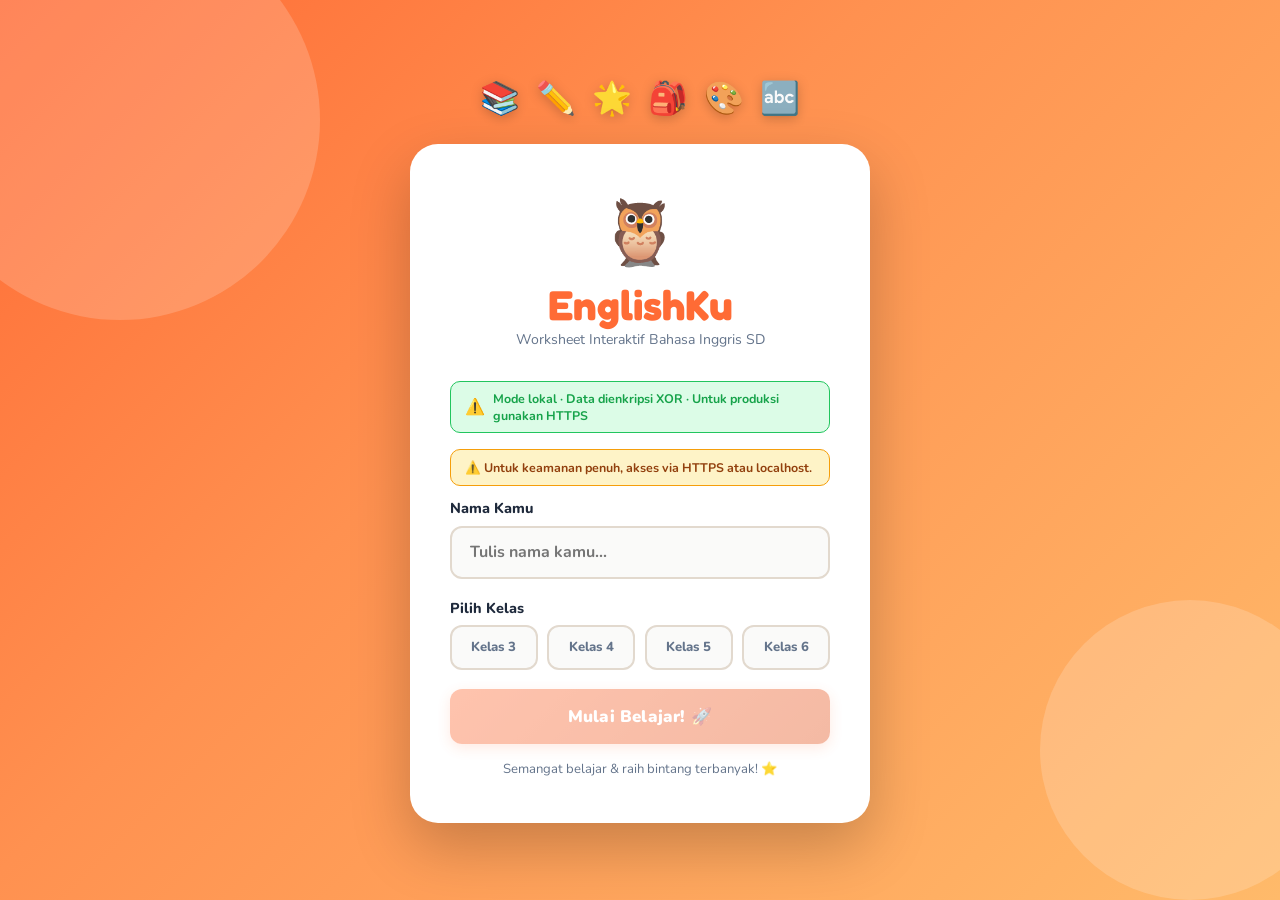
==== index.html @ 5df859f0 "setupawal" ====
<!DOCTYPE html>
<html lang="id">
<head>
  <meta charset="UTF-8" />
  <meta name="viewport" content="width=device-width, initial-scale=1.0" />
  <title>EnglishKu – Worksheet Interaktif Multimedia</title>
  <link rel="stylesheet" href="css/main.css" />
  <link rel="preconnect" href="https://fonts.googleapis.com">
  <link href="https://fonts.googleapis.com/css2?family=Nunito:wght@400;600;700;800;900&family=Fredoka+One&display=swap" rel="stylesheet">
</head>
<body>

  <!-- ======== LOGIN ======== -->
  <div id="loginScreen" class="screen active">
    <div class="login-bg">
      <div class="float-blob b1"></div>
      <div class="float-blob b2"></div>
      <div class="float-blob b3"></div>
    </div>
    <div class="login-emoji-row">
      <span style="--d:0s">📚</span><span style="--d:1.2s">✏️</span>
      <span style="--d:2.1s">🌟</span><span style="--d:0.7s">🎒</span>
      <span style="--d:1.8s">🎨</span><span style="--d:2.5s">🔤</span>
    </div>
    <div class="login-card">
      <div class="logo-area">
        <div class="logo-owl">🦉</div>
        <h1>EnglishKu</h1>
        <p>Worksheet Interaktif Bahasa Inggris SD</p>
      </div>
      <!-- security badge injected here by multimedia.js -->
      <div class="form-group">
        <label>Nama Kamu</label>
        <input type="text" id="inputName" placeholder="Tulis nama kamu..." maxlength="30" autocomplete="off"/>
      </div>
      <div class="form-group">
        <label>Pilih Kelas</label>
        <div class="class-grid">
          <button class="cls-btn" data-class="3">Kelas 3</button>
          <button class="cls-btn" data-class="4">Kelas 4</button>
          <button class="cls-btn" data-class="5">Kelas 5</button>
          <button class="cls-btn" data-class="6">Kelas 6</button>
        </div>
      </div>
      <button id="btnStart" class="btn-primary" disabled>Mulai Belajar! 🚀</button>
      <p class="login-note">Semangat belajar & raih bintang terbanyak! ⭐</p>
    </div>
  </div>

  <!-- ======== HOME ======== -->
  <div id="homeScreen" class="screen">
    <header class="topbar">
      <div class="topbar-brand">
        <span class="brand-owl">🦉</span>
        <span class="brand-name">EnglishKu</span>
      </div>
      <div class="topbar-right">
        <!-- session timer injected by multimedia.js -->
        <div class="tb-player">
          <span id="tbName">-</span>
          <span id="tbClass" class="pill pill-teal">Kelas 3</span>
        </div>
        <div class="tb-score pill pill-yellow">⭐ <span id="tbScore">0</span></div>
        <button class="tb-logout" onclick="logout()">Keluar</button>
      </div>
    </header>
    <main class="home-wrap">
      <div class="welcome-card">
        <div class="wc-text">
          <h2>Halo, <span id="wcName">Teman</span>! 👋</h2>
          <p>Siap belajar Bahasa Inggris hari ini?</p>
          <div class="wc-stats">
            <span class="wc-stat" id="wcTopicsDone">📚 0 Topik Selesai</span>
            <span class="wc-stat" id="wcTotalPts">⭐ 0 Poin</span>
          </div>
        </div>
        <div class="wc-owl">🦉</div>
      </div>
      <section class="home-section">
        <h3 class="sec-title">Progress Kamu</h3>
        <div id="progressGrid" class="progress-grid"></div>
      </section>
      <section class="home-section">
        <h3 class="sec-title">Pilih Materi</h3>
        <div id="topicGrid" class="topic-grid"></div>
      </section>
    </main>
  </div>

  <!-- ======== QUIZ ======== -->
  <div id="quizScreen" class="screen">
    <header class="topbar">
      <button class="btn-back" onclick="backToHome()">← Kembali</button>
      <div class="topbar-brand" style="flex:1;justify-content:center;">
        <span id="quizTitle" style="font-weight:800;font-size:1rem;">-</span>
        <span id="quizBadge" class="pill pill-teal" style="margin-left:.4rem">Kelas 3</span>
      </div>
      <div class="topbar-right" style="gap:.5rem">
        <span class="pill pill-white">❓ <span id="qNum">1</span>/<span id="qTot">5</span></span>
        <span class="pill pill-yellow">⭐ <span id="qScore">0</span></span>
      </div>
    </header>
    <div class="qprogbar-wrap"><div id="qprogbar" class="qprogbar-fill" style="width:0%"></div></div>
    <div class="quiz-body">
      <div id="qContainer" class="q-container"></div>
    </div>
    <div id="feedbackOverlay" class="fb-overlay hidden">
      <div class="fb-box">
        <div id="fbIcon" class="fb-icon">✅</div>
        <div id="fbMsg" class="fb-msg">Benar!</div>
        <div id="fbExp" class="fb-exp"></div>
        <button class="btn-primary" onclick="nextQuestion()">Lanjut →</button>
      </div>
    </div>
  </div>

  <!-- ======== RESULT ======== -->
  <div id="resultScreen" class="screen result-bg">
    <div class="result-card">
      <div id="resEmoji" class="res-emoji">🎉</div>
      <h2 id="resTitle">Selesai!</h2>
      <div class="res-score-box">
        <div class="rsl">Skor Kamu</div>
        <div id="resPts" class="res-pts">0</div>
        <div id="resMax" class="res-max">dari 0</div>
      </div>
      <div id="resMsg" class="res-msg"></div>
      <div id="resStars" class="res-stars"></div>
      <div class="result-tech-note">
        💡 <span>Data skor kamu dikompresi & dienkripsi secara otomatis sebelum disimpan.</span>
      </div>
      <!-- compression demo injected by multimedia.js -->
      <div class="res-btns" style="margin-top:1rem">
        <button class="btn-secondary" onclick="retryQuiz()">Coba Lagi 🔄</button>
        <button class="btn-primary" onclick="backToHome()">Materi Lain 🏠</button>
      </div>
    </div>
  </div>

  <script src="js/data.js"></script>
  <script src="js/storage.js"></script>
  <script src="js/audio.js"></script>
  <script src="js/multimedia.js"></script>
  <script src="js/quiz.js"></script>
  <script src="js/app.js"></script>
</body>
</html>
---- css/main.css ----
/* =========================================================
   ENGLISHKU – FULL REBUILD CSS
   ========================================================= */
:root {
  --orange:    #FF6B35;
  --orange-d:  #E5541E;
  --orange-l:  #FFF0EB;
  --teal:      #00C9B1;
  --teal-d:    #00A896;
  --teal-l:    #E0FAF7;
  --yellow:    #FFD166;
  --yellow-d:  #F0B429;
  --green:     #22C55E;
  --green-d:   #16A34A;
  --green-l:   #DCFCE7;
  --red:       #EF4444;
  --red-l:     #FEE2E2;
  --purple:    #8B5CF6;
  --purple-l:  #EDE9FE;
  --blue:      #3B82F6;
  --blue-l:    #DBEAFE;
  --bg:        #FDF6EE;
  --white:     #FFFFFF;
  --text:      #1E293B;
  --text-m:    #64748B;
  --border:    #E2D9CE;
  --radius:    18px;
  --radius-sm: 12px;
  --shadow:    0 2px 16px rgba(0,0,0,.07);
  --shadow-lg: 0 8px 32px rgba(0,0,0,.12);
}

*, *::before, *::after { box-sizing: border-box; margin:0; padding:0; }
html, body { width:100%; min-height:100vh; }
body {
  font-family: 'Nunito', sans-serif;
  background: var(--bg);
  color: var(--text);
  overflow-x: hidden;
}

/* ── screens ── */
.screen { display:none; width:100%; min-height:100vh; }
.screen.active { display:block; }
#loginScreen.active,
#resultScreen.active { display:flex; }

/* =========================================================
   TOPBAR – FULL WIDTH
   ========================================================= */
.topbar {
  width: 100%;
  background: var(--white);
  border-bottom: 2px solid var(--border);
  padding: .85rem 2rem;
  display: flex;
  align-items: center;
  gap: 1rem;
  position: sticky; top:0; z-index:100;
  box-shadow: 0 2px 12px rgba(0,0,0,.06);
}
.topbar-brand {
  display: flex;
  align-items: center;
  gap: .4rem;
}
.brand-owl { font-size:1.5rem; }
.brand-name {
  font-family: 'Fredoka One', cursive;
  font-size: 1.5rem;
  color: var(--orange);
}
.topbar-right {
  margin-left: auto;
  display: flex;
  align-items: center;
  gap: .7rem;
  flex-wrap: wrap;
}
.tb-player {
  display: flex;
  align-items: center;
  gap: .4rem;
  font-weight: 700;
  font-size: .9rem;
}
.pill {
  display: inline-flex; align-items: center; gap:.25rem;
  padding: .3rem .75rem;
  border-radius: 100px;
  font-weight: 800;
  font-size: .8rem;
  white-space: nowrap;
}
.pill-teal   { background: var(--teal);   color:#fff; }
.pill-yellow { background: var(--yellow); color: var(--text); }
.pill-white  { background: var(--white);  color: var(--text-m); border:1.5px solid var(--border); }
.tb-logout {
  background: var(--red-l); color: var(--red);
  border: none; padding: .35rem .9rem;
  border-radius: 10px; font-family:'Nunito',sans-serif;
  font-weight: 700; font-size:.82rem; cursor:pointer;
  transition: background .2s;
}
.tb-logout:hover { background:#FECACA; }
.btn-back {
  background: none; border: 2px solid var(--border);
  padding: .4rem .9rem; border-radius: 10px;
  font-family:'Nunito',sans-serif; font-weight:700;
  font-size:.88rem; cursor:pointer; color:var(--text-m);
  transition: all .2s; white-space:nowrap;
}
.btn-back:hover { border-color:var(--orange); color:var(--orange); }

/* =========================================================
   HOME
   ========================================================= */
.home-wrap {
  width: 100%;
  max-width: 1000px;
  margin: 0 auto;
  padding: 1.8rem 2rem 3rem;
}
.welcome-card {
  width: 100%;
  background: linear-gradient(120deg, var(--orange) 0%, #FF9150 100%);
  border-radius: var(--radius);
  padding: 2rem 2.5rem;
  display: flex;
  align-items: center;
  justify-content: space-between;
  color:#fff;
  box-shadow: 0 8px 28px rgba(255,107,53,.3);
  margin-bottom: 2rem;
  animation: fadeUp .5s ease both;
}
.wc-text h2 {
  font-family:'Fredoka One',cursive;
  font-size: 2rem; margin-bottom:.25rem;
}
.wc-text p { font-size:1rem; opacity:.92; }
.wc-owl {
  font-size: 4.5rem;
  animation: wiggle 3s ease-in-out infinite;
  filter: drop-shadow(0 4px 8px rgba(0,0,0,.2));
}

.home-section { margin-bottom:2rem; }
.sec-title {
  font-size: 1.05rem; font-weight:900;
  color: var(--text); margin-bottom:1rem;
}

/* progress grid */
.progress-grid {
  display: grid;
  grid-template-columns: repeat(auto-fill, minmax(220px, 1fr));
  gap:.9rem;
}
.prog-card {
  background: var(--white);
  border: 2px solid var(--border);
  border-radius: var(--radius-sm);
  padding: 1rem 1.2rem;
  animation: fadeUp .4s ease both;
}
.prog-title { font-weight:800; font-size:.88rem; margin-bottom:.3rem; }
.prog-sub { font-size:.75rem; color:var(--text-m); margin-bottom:.6rem; }
.mini-bar { height:8px; background:var(--border); border-radius:10px; overflow:hidden; }
.mini-bar-fill {
  height:100%; border-radius:10px;
  background: linear-gradient(90deg, var(--teal), var(--green));
  transition: width .6s ease;
}

/* topic grid */
.topic-grid {
  display: grid;
  grid-template-columns: repeat(auto-fill, minmax(170px, 1fr));
  gap: 1rem;
}
.topic-card {
  background: var(--white);
  border: 2.5px solid var(--border);
  border-radius: var(--radius);
  padding: 1.6rem 1rem 1.4rem;
  text-align: center;
  cursor: pointer;
  transition: all .22s;
  position: relative;
  overflow: hidden;
  animation: fadeUp .4s ease both;
}
.topic-card::before {
  content:'';
  position:absolute; top:0;left:0;right:0;
  height:5px;
  background: var(--tc, var(--orange));
}
.topic-card:hover {
  transform: translateY(-5px);
  box-shadow: var(--shadow-lg);
  border-color: var(--tc, var(--orange));
}
.topic-card .t-icon { font-size:3rem; display:block; margin-bottom:.5rem; }
.topic-card .t-name { font-weight:800; font-size:.92rem; margin-bottom:.2rem; }
.topic-card .t-count { font-size:.75rem; color:var(--text-m); }
.topic-card .t-best { font-size:.72rem; color:var(--text-m); margin-top:.4rem; }
.topic-done {
  position:absolute; top:.55rem; right:.55rem;
  background: var(--green); color:#fff;
  font-size:.62rem; font-weight:800;
  padding:.15rem .45rem; border-radius:8px;
}

/* =========================================================
   QUIZ
   ========================================================= */
.qprogbar-wrap {
  width:100%; height:8px;
  background: var(--border);
}
.qprogbar-fill {
  height:100%;
  background: linear-gradient(90deg, var(--teal), var(--green));
  transition: width .5s ease;
}
.quiz-body {
  width:100%; max-width:780px;
  margin:0 auto;
  padding:1.8rem 2rem 3rem;
}
.q-container { animation: fadeUp .35s ease both; }

/* ── question box ── */
.q-prompt {
  background: var(--white);
  border:2.5px solid var(--border);
  border-radius: var(--radius);
  padding:1.8rem;
  margin-bottom:1.4rem;
  box-shadow: var(--shadow);
}
.q-num {
  font-size:.72rem; font-weight:800;
  color:var(--orange); text-transform:uppercase;
  letter-spacing:1px; display:block; margin-bottom:.5rem;
}
.q-text {
  font-size:1.15rem; font-weight:700; line-height:1.55;
}
.q-img {
  font-size:5rem; text-align:center;
  display:block; margin-top:.9rem;
}
.q-type-badge {
  display:inline-block;
  font-size:.65rem; font-weight:800;
  padding:.15rem .55rem; border-radius:8px;
  margin-bottom:.6rem;
  text-transform:uppercase; letter-spacing:.5px;
}
.q-type-mc   { background:var(--blue-l);   color:var(--blue); }
.q-type-fill { background:var(--purple-l); color:var(--purple); }
.q-type-drag { background:var(--teal-l);   color:var(--teal-d); }
.q-type-voice{ background:var(--orange-l); color:var(--orange-d); }
.q-type-match{ background:var(--green-l);  color:var(--green-d); }

/* ── multiple choice ── */
.choices { display:grid; grid-template-columns:1fr 1fr; gap:.8rem; }
.choice-btn {
  background:var(--white); border:2.5px solid var(--border);
  border-radius:var(--radius-sm);
  padding:.9rem 1rem;
  font-family:'Nunito',sans-serif;
  font-size:.97rem; font-weight:700;
  color:var(--text); cursor:pointer;
  text-align:left; transition:all .2s;
  display:flex; align-items:center; gap:.7rem;
}
.choice-btn:hover:not(:disabled) {
  border-color:var(--orange); background:var(--orange-l);
  transform:translateX(3px);
}
.choice-ltr {
  width:28px;height:28px; border-radius:50%;
  background:var(--border); display:flex;
  align-items:center;justify-content:center;
  font-size:.75rem; font-weight:800; flex-shrink:0;
}
.choice-btn.correct { border-color:var(--green)!important; background:var(--green-l)!important; color:var(--green-d); }
.choice-btn.wrong   { border-color:var(--red)!important;   background:var(--red-l)!important;   color:var(--red); }
.choice-btn.correct .choice-ltr { background:var(--green); color:#fff; }
.choice-btn.wrong   .choice-ltr { background:var(--red);   color:#fff; }

/* ── fill blank ── */
.fill-area { display:flex; flex-direction:column; gap:1rem; }
.blank-sentence {
  font-size:1.1rem; font-weight:600;
  text-align:center; line-height:2.2;
  padding:1rem 1.5rem;
  background:var(--white); border:2px solid var(--border);
  border-radius:var(--radius-sm);
}
.blank-slot {
  display:inline-block;
  min-width:110px; height:38px;
  border-bottom:3px solid var(--orange);
  text-align:center; vertical-align:middle;
  font-weight:800; color:var(--orange);
  font-size:1.1rem;
  line-height:38px;
  transition: all .2s;
}
.blank-slot.correct { border-bottom-color:var(--green); color:var(--green-d); }
.blank-slot.wrong   { border-bottom-color:var(--red);   color:var(--red); }
.word-bank { display:flex; flex-wrap:wrap; gap:.6rem; justify-content:center; }
.w-chip {
  background: var(--yellow);
  border:2px solid transparent;
  border-radius:100px;
  padding:.4rem 1.1rem;
  font-family:'Nunito',sans-serif;
  font-weight:800; font-size:.88rem;
  color:var(--text); cursor:pointer;
  transition:all .2s;
}
.w-chip:hover { transform:scale(1.06); box-shadow:0 3px 10px rgba(0,0,0,.1); }
.w-chip.used { opacity:.32; cursor:default; transform:none; }

/* ── drag & drop ── */
.drag-section { margin-bottom:1.2rem; }
.drag-label {
  font-size:.78rem; font-weight:800;
  color:var(--text-m); text-transform:uppercase;
  letter-spacing:.8px; margin-bottom:.6rem;
}
.drag-items {
  display:flex; flex-wrap:wrap; gap:.7rem;
  padding:1rem 1.2rem;
  background:var(--white); border:2px solid var(--border);
  border-radius:var(--radius-sm); min-height:56px;
}
.drag-chip {
  background:var(--white);
  border:2.5px solid var(--teal);
  border-radius:10px;
  padding:.5rem 1rem;
  font-weight:800; font-size:.9rem;
  cursor:grab; user-select:none;
  display:flex; align-items:center; gap:.5rem;
  transition:all .2s;
  color:var(--teal-d);
}
.drag-chip:hover { background:var(--teal-l); transform:scale(1.04); box-shadow:var(--shadow); }
.drag-chip.dragging { opacity:.35; cursor:grabbing; }
.drag-chip-icon { font-size:1.4rem; }

.drop-zones { display:grid; grid-template-columns:repeat(auto-fill,minmax(150px,1fr)); gap:.9rem; }
.drop-zone {
  min-height:90px;
  border:2.5px dashed var(--border);
  border-radius:var(--radius-sm);
  display:flex; flex-direction:column;
  align-items:center; justify-content:center;
  text-align:center; padding:.7rem;
  background:#FAFAF9; transition:all .2s;
}
.drop-zone.over { border-color:var(--teal); background:var(--teal-l); }
.drop-zone.filled { border-style:solid; border-color:var(--orange); }
.drop-zone.correct-dz { border-color:var(--green)!important; background:var(--green-l)!important; }
.drop-zone.wrong-dz   { border-color:var(--red)!important;   background:var(--red-l)!important; }
.dz-label { font-size:.73rem; font-weight:700; color:var(--text-m); margin-bottom:.35rem; }
.dz-content { font-size:.88rem; font-weight:800; color:var(--text); }
.dz-placeholder { font-size:.72rem; color:#CBD5E1; }
.drag-submit { width:100%; margin-top:1.2rem; }

/* ── voice / speech ── */
.voice-area {
  display:flex; flex-direction:column;
  align-items:center; gap:1.2rem;
  padding:1.5rem 1rem;
}
.voice-target {
  background: var(--orange-l);
  border:2.5px dashed var(--orange);
  border-radius:var(--radius);
  padding:1.4rem 2rem;
  font-size:1.35rem; font-weight:800;
  color:var(--orange-d); text-align:center;
  letter-spacing:.5px;
  width:100%;
}
.voice-btn {
  width:80px; height:80px;
  border-radius:50%;
  background: linear-gradient(135deg, var(--orange), var(--orange-d));
  border:none; cursor:pointer;
  font-size:2rem;
  display:flex; align-items:center; justify-content:center;
  box-shadow:0 6px 20px rgba(255,107,53,.4);
  transition:all .2s;
}
.voice-btn:hover { transform:scale(1.08); box-shadow:0 8px 28px rgba(255,107,53,.5); }
.voice-btn.recording {
  background: linear-gradient(135deg, var(--red), #C0392B);
  animation: pulse-rec 1s ease-in-out infinite;
  box-shadow:0 6px 20px rgba(239,68,68,.5);
}
@keyframes pulse-rec {
  0%,100%{ transform:scale(1); }
  50%     { transform:scale(1.12); }
}
.voice-hint {
  font-size:.85rem; color:var(--text-m); text-align:center;
  font-weight:600; max-width:320px;
}
.voice-transcript {
  background:var(--white); border:2px solid var(--border);
  border-radius:var(--radius-sm);
  padding:.9rem 1.2rem; width:100%;
  min-height:48px;
  font-size:.95rem; font-weight:700;
  color:var(--text); text-align:center;
}
.voice-transcript.empty { color:var(--text-m); font-weight:600; }
.voice-check-btn { width:100%; }
.voice-no-support {
  background:var(--red-l); color:var(--red);
  border-radius:var(--radius-sm);
  padding:.8rem 1.2rem;
  font-size:.88rem; font-weight:700;
  text-align:center;
}

/* ─ match pairs ── */
.match-grid { display:grid; grid-template-columns:1fr 1fr; gap:1.5rem; }
.match-col { display:flex; flex-direction:column; gap:.65rem; }
.match-col-hdr {
  text-align:center; font-size:.75rem; font-weight:800;
  color:var(--text-m); text-transform:uppercase;
  letter-spacing:.8px; margin-bottom:.15rem;
}
.match-item {
  background:var(--white); border:2.5px solid var(--border);
  border-radius:var(--radius-sm);
  padding:.85rem 1rem; cursor:pointer;
  font-weight:700; font-size:.95rem;
  text-align:center; transition:all .2s;
}
.match-item:hover { border-color:var(--orange); background:var(--orange-l); }
.match-item.selected { border-color:var(--orange); background:var(--orange-l); box-shadow:0 0 0 3px rgba(255,107,53,.2); }
.match-item.matched  { border-color:var(--green); background:var(--green-l); color:var(--green-d); cursor:default; }
.match-item.wrong-m  { border-color:var(--red);   background:var(--red-l);   animation:shake .4s ease; }

/* =========================================================
   FEEDBACK OVERLAY
   ========================================================= */
.fb-overlay {
  position:fixed; inset:0;
  background:rgba(0,0,0,.5);
  display:flex; align-items:flex-end; justify-content:center;
  z-index:200; backdrop-filter:blur(3px);
}
.fb-overlay.hidden { display:none; }
.fb-box {
  background:var(--white);
  border-radius:24px 24px 0 0;
  padding:2rem 2rem 2.5rem;
  width:min(680px,100%);
  text-align:center;
  animation:slideUp .3s ease;
  box-shadow:0 -8px 30px rgba(0,0,0,.15);
}
.fb-icon { font-size:3.5rem; margin-bottom:.4rem; }
.fb-msg  { font-size:1.45rem; font-weight:900; margin-bottom:.3rem; }
.fb-exp  { font-size:.93rem; color:var(--text-m); line-height:1.55; margin-bottom:1.4rem; }

/* =========================================================
   RESULT
   ========================================================= */
#resultScreen {
  background: linear-gradient(135deg,#6366F1 0%,#8B5CF6 100%);
  align-items:center; justify-content:center;
  min-height:100vh;
}
.result-card {
  background:var(--white); border-radius:28px;
  padding:3rem 2.5rem; width:min(460px,92vw);
  text-align:center;
  box-shadow:0 24px 60px rgba(0,0,0,.25);
  animation:fadeUp .5s ease both;
}
.res-emoji {
  font-size:5rem; display:block;
  margin-bottom:.5rem;
  animation:popIn .6s ease .2s both;
}
.result-card h2 {
  font-family:'Fredoka One',cursive;
  font-size:2.2rem; color:var(--text);
  margin-bottom:1.4rem;
}
.res-score-box {
  background:linear-gradient(135deg,var(--yellow),#FFB800);
  border-radius:var(--radius); padding:1.5rem;
  margin-bottom:1.2rem;
}
.rsl { font-size:.82rem; font-weight:700; color:var(--text-m); margin-bottom:.2rem; }
.res-pts { font-family:'Fredoka One',cursive; font-size:4rem; color:var(--text); line-height:1; }
.res-max { font-size:.88rem; color:var(--text-m); margin-top:.2rem; }
.res-msg  { font-size:.97rem; font-weight:600; color:var(--text-m); margin-bottom:.9rem; }
.res-stars{ font-size:2.5rem; letter-spacing:.3rem; margin-bottom:1.4rem; }
.res-btns { display:grid; grid-template-columns:1fr 1fr; gap:.8rem; }

/* =========================================================
   LOGIN
   ========================================================= */
#loginScreen {
  background:linear-gradient(135deg,#FF6B35 0%,#FF9150 40%,#FFBA6A 100%);
  min-height:100vh;
  align-items:center; justify-content:center;
  flex-direction:column;
  position:relative;
  overflow:hidden;
}
.login-bg { position:fixed; inset:0; pointer-events:none; overflow:hidden; }
.float-blob {
  position:absolute; border-radius:50%;
  opacity:.18;
  animation:floatBlob 8s ease-in-out infinite alternate;
}
.b1 { width:400px;height:400px; background:#fff; top:-80px;left:-80px; --dy:-30px; }
.b2 { width:300px;height:300px; background:#fff; bottom:0;right:-60px; --dy:20px; animation-delay:-3s; }
.b3 { width:200px;height:200px; background:#fff; top:50%;left:45%; --dy:-15px; animation-delay:-5s; }
@keyframes floatBlob { from{transform:translateY(0)} to{transform:translateY(var(--dy,-20px))} }

.login-emoji-row {
  display:flex; gap:1rem; margin-bottom:1.5rem;
  font-size:2rem; position:relative; z-index:1;
}
.login-emoji-row span {
  animation:floatE 3s ease-in-out infinite alternate;
  animation-delay:var(--d,0s);
  filter:drop-shadow(0 3px 6px rgba(0,0,0,.2));
}
@keyframes floatE {
  from{transform:translateY(0) rotate(-5deg)}
  to  {transform:translateY(-12px) rotate(5deg)}
}

.login-card {
  background:var(--white); border-radius:28px;
  padding:2.8rem 2.5rem; width:min(460px,93vw);
  box-shadow:0 24px 60px rgba(0,0,0,.22);
  position:relative; z-index:1;
  animation:fadeUp .6s ease both;
}
.logo-area { text-align:center; margin-bottom:2rem; }
.logo-owl {
  font-size:4rem; display:block;
  animation:wiggle 3s ease-in-out infinite;
  margin-bottom:.4rem;
}
.logo-area h1 {
  font-family:'Fredoka One',cursive;
  font-size:2.6rem; color:var(--orange); line-height:1;
}
.logo-area p { font-size:.88rem; color:var(--text-m); margin-top:.3rem; }

.form-group { margin-bottom:1.2rem; }
.form-group label {
  display:block; font-weight:800;
  font-size:.9rem; margin-bottom:.45rem;
}
.form-group input {
  width:100%; padding:.85rem 1.1rem;
  border:2.5px solid var(--border);
  border-radius:var(--radius-sm);
  font-family:'Nunito',sans-serif;
  font-size:1rem; font-weight:700;
  color:var(--text); background:#FAFAF9;
  outline:none; transition:all .2s;
}
.form-group input:focus {
  border-color:var(--orange);
  box-shadow:0 0 0 4px rgba(255,107,53,.12);
  background:#fff;
}
.class-grid { display:grid; grid-template-columns:repeat(4,1fr); gap:.6rem; }
.cls-btn {
  padding:.7rem .4rem;
  border:2.5px solid var(--border);
  border-radius:var(--radius-sm);
  background:#FAFAF9;
  font-family:'Nunito',sans-serif;
  font-size:.82rem; font-weight:800;
  color:var(--text-m); cursor:pointer;
  transition:all .2s;
}
.cls-btn:hover { border-color:var(--orange); color:var(--orange); background:var(--orange-l); }
.cls-btn.active {
  background:var(--orange); border-color:var(--orange);
  color:#fff; transform:scale(1.06);
  box-shadow:0 4px 14px rgba(255,107,53,.35);
}
.login-note {
  text-align:center; font-size:.82rem;
  color:var(--text-m); margin-top:1rem;
}

/* =========================================================
   BUTTONS
   ========================================================= */
.btn-primary {
  width:100%; background:linear-gradient(135deg,var(--orange),var(--orange-d));
  color:#fff; border:none;
  padding:1rem 1.5rem; border-radius:var(--radius-sm);
  font-family:'Nunito',sans-serif;
  font-size:1.05rem; font-weight:900;
  cursor:pointer; transition:all .2s;
  box-shadow:0 4px 14px rgba(255,107,53,.35);
  letter-spacing:.2px;
}
.btn-primary:hover:not(:disabled) {
  transform:translateY(-2px);
  box-shadow:0 8px 22px rgba(255,107,53,.45);
}
.btn-primary:disabled { opacity:.4; cursor:not-allowed; }
.btn-secondary {
  background:var(--white); color:var(--orange);
  border:2.5px solid var(--orange);
  padding:1rem 1.5rem; border-radius:var(--radius-sm);
  font-family:'Nunito',sans-serif;
  font-size:1.05rem; font-weight:900;
  cursor:pointer; transition:all .2s;
}
.btn-secondary:hover { background:var(--orange-l); transform:translateY(-2px); }

/* =========================================================
   KEYFRAMES
   ========================================================= */
@keyframes fadeUp {
  from{opacity:0;transform:translateY(16px)} to{opacity:1;transform:translateY(0)}
}
@keyframes slideUp {
  from{transform:translateY(100%)} to{transform:translateY(0)}
}
@keyframes wiggle {
  0%,100%{transform:rotate(-6deg)} 50%{transform:rotate(6deg)}
}
@keyframes shake {
  0%,100%{transform:translateX(0)} 25%{transform:translateX(-6px)} 75%{transform:translateX(6px)}
}
@keyframes popIn {
  0%{transform:scale(0);opacity:0} 70%{transform:scale(1.15)} 100%{transform:scale(1);opacity:1}
}

/* =========================================================
   RESPONSIVE
   ========================================================= */
@media(max-width:640px){
  .topbar { padding:.7rem 1rem; }
  .home-wrap { padding:1.2rem 1rem 2.5rem; }
  .quiz-body { padding:1.2rem 1rem 2.5rem; }
  .choices { grid-template-columns:1fr; }
  .match-grid { grid-template-columns:1fr; }
  .tb-player span:first-child { display:none; }
  .topic-grid { grid-template-columns:repeat(2,1fr); }
  .wc-text h2 { font-size:1.5rem; }
  .res-btns { grid-template-columns:1fr; }
  .drop-zones { grid-template-columns:1fr 1fr; }
}

/* =========================================================
   MULTIMEDIA UPGRADE – Visualizer, Media Panel, Badges
   ========================================================= */

/* ── Audio Visualizer (Signal Processing) ── */
.audio-visualizer-wrap {
  position: fixed;
  bottom: 0; left: 0; right: 0;
  height: 54px;
  background: linear-gradient(180deg, transparent, rgba(255,107,53,.06));
  pointer-events: none;
  z-index: 50;
  display: flex;
  align-items: flex-end;
  justify-content: center;
  gap: 2px;
  padding: 0 20px 4px;
}
.viz-bar {
  width: 4px;
  border-radius: 4px 4px 0 0;
  background: linear-gradient(180deg, var(--orange), var(--yellow));
  transition: height .06s ease;
  min-height: 3px;
  opacity: .55;
}
.viz-bar.active { opacity: .85; }

/* ── Tech Info Panel (shows compression/security/signal stats) ── */
.tech-panel {
  position: fixed;
  bottom: 60px; right: 16px;
  z-index: 300;
}
.tech-toggle {
  width: 42px; height: 42px;
  border-radius: 50%;
  background: var(--text);
  color: #fff;
  border: none; cursor: pointer;
  font-size: 1.1rem;
  display: flex; align-items: center; justify-content: center;
  box-shadow: 0 4px 16px rgba(0,0,0,.2);
  transition: all .2s;
}
.tech-toggle:hover { transform: scale(1.1); background: var(--orange); }
.tech-drawer {
  position: absolute;
  bottom: 52px; right: 0;
  width: 300px;
  background: var(--text);
  color: #fff;
  border-radius: 16px;
  padding: 1.2rem 1.3rem;
  box-shadow: 0 12px 40px rgba(0,0,0,.3);
  display: none;
  font-size: .82rem;
  line-height: 1.6;
}
.tech-drawer.open { display: block; animation: fadeUp .2s ease both; }
.tech-drawer h4 {
  font-size: .85rem; font-weight: 800;
  margin-bottom: .7rem; color: var(--yellow);
  display: flex; align-items: center; gap: .4rem;
}
.tech-row {
  display: flex; justify-content: space-between;
  align-items: center;
  padding: .35rem 0;
  border-bottom: 1px solid rgba(255,255,255,.08);
}
.tech-row:last-child { border: none; }
.tech-label { color: #94A3B8; font-size: .76rem; }
.tech-val { font-weight: 800; font-size: .8rem; color: #E2E8F0; }
.tech-val.green { color: #4ADE80; }
.tech-val.orange { color: var(--yellow); }
.tech-badge {
  display: inline-flex; align-items: center; gap: .25rem;
  background: rgba(255,255,255,.1);
  border-radius: 6px;
  padding: .15rem .5rem;
  font-size: .7rem; font-weight: 700;
}
.tech-section { margin-top: .8rem; }
.tech-section-title {
  font-size: .7rem; font-weight: 800;
  text-transform: uppercase; letter-spacing: .8px;
  color: #64748B; margin-bottom: .4rem;
}

/* ── Waveform canvas (signal processing viz) ── */
.waveform-wrap {
  margin-top: .8rem;
  background: rgba(255,255,255,.05);
  border-radius: 8px;
  padding: .5rem;
}
#waveformCanvas {
  width: 100%; height: 40px; display: block;
  border-radius: 4px;
}
.waveform-label {
  font-size: .65rem; color: #64748B;
  text-align: center; margin-top: .2rem;
}

/* ── Compression Demo (on quiz result) ── */
.compress-demo {
  background: var(--bg);
  border: 2px solid var(--border);
  border-radius: var(--radius-sm);
  padding: 1rem 1.2rem;
  margin-top: 1rem;
  font-size: .82rem;
}
.compress-demo-title {
  font-weight: 800; font-size: .85rem;
  margin-bottom: .6rem;
  display: flex; align-items: center; gap: .4rem;
}
.compress-bar-wrap { margin: .4rem 0; }
.compress-bar-label {
  display: flex; justify-content: space-between;
  font-size: .72rem; color: var(--text-m); margin-bottom: .2rem;
}
.compress-bar-bg { height: 10px; background: var(--border); border-radius: 8px; overflow: hidden; }
.compress-bar-fill {
  height: 100%; border-radius: 8px;
  background: linear-gradient(90deg, var(--teal), var(--green));
  transition: width .8s ease;
}
.compress-bar-fill.red { background: linear-gradient(90deg, var(--orange), var(--red)); }
.compress-ratio {
  text-align: right; font-size: .75rem;
  font-weight: 800; color: var(--green-d); margin-top: .2rem;
}

/* ── Security badge on login ── */
.security-badge {
  display: flex; align-items: center; gap: .5rem;
  background: var(--green-l);
  border: 1.5px solid var(--green);
  border-radius: 10px;
  padding: .5rem .9rem;
  font-size: .78rem; font-weight: 700;
  color: var(--green-d); margin-bottom: 1rem;
}
.security-badge-icon { font-size: 1rem; }

/* ── Media type indicators on questions ── */
.media-indicators {
  display: flex; gap: .4rem; flex-wrap: wrap;
  margin-top: .6rem;
}
.media-chip {
  display: inline-flex; align-items: center; gap: .2rem;
  font-size: .67rem; font-weight: 700;
  padding: .15rem .5rem; border-radius: 6px;
  text-transform: uppercase; letter-spacing: .4px;
}
.media-chip.text   { background: #E0F2FE; color: #0369A1; }
.media-chip.audio  { background: var(--orange-l); color: var(--orange-d); }
.media-chip.visual { background: var(--purple-l); color: var(--purple); }
.media-chip.interactive { background: var(--teal-l); color: var(--teal-d); }

/* ── Input sanitization indicator ── */
.input-secure {
  position: relative;
}
.input-secure::after {
  content: '🔒';
  position: absolute;
  right: 12px; top: 50%;
  transform: translateY(-50%);
  font-size: .9rem;
  pointer-events: none;
}
.input-secure input { padding-right: 2.2rem; }

/* ── HTTPS warning banner ── */
.https-warn {
  background: #FEF3C7; border: 1.5px solid #F59E0B;
  border-radius: 10px; padding: .55rem .9rem;
  font-size: .78rem; font-weight: 700; color: #92400E;
  margin-bottom: .8rem;
  display: flex; align-items: center; gap: .5rem;
}
.https-warn.hidden { display: none; }

/* ── Fullscreen home layout fix ── */
#homeScreen { display: none; }
#homeScreen.active { display: block; width: 100%; }
#quizScreen { display: none; }
#quizScreen.active { display: block; width: 100%; }

/* ── Rich welcome banner upgrade ── */
.welcome-card {
  position: relative;
  overflow: hidden;
}
.welcome-card::after {
  content: '';
  position: absolute;
  top: -30px; right: -30px;
  width: 160px; height: 160px;
  background: rgba(255,255,255,.12);
  border-radius: 50%;
  pointer-events: none;
}
.wc-stats {
  display: flex; gap: .8rem; margin-top: .8rem; flex-wrap: wrap;
}
.wc-stat {
  background: rgba(255,255,255,.2);
  border-radius: 10px;
  padding: .3rem .8rem;
  font-size: .8rem; font-weight: 700; color: #fff;
  display: flex; align-items: center; gap: .3rem;
}

/* ── Animated progress ring ── */
.progress-ring-wrap {
  display: flex; align-items: center; gap: 1rem;
  margin-bottom: .5rem;
}
.progress-ring { transform: rotate(-90deg); }
.progress-ring-bg { fill: none; stroke: var(--border); stroke-width: 4; }
.progress-ring-fill {
  fill: none; stroke: var(--teal); stroke-width: 4;
  stroke-linecap: round;
  transition: stroke-dashoffset 1s ease;
}

/* ── Soal voice: live waveform ── */
.voice-waveform {
  width: 100%; height: 48px;
  background: rgba(255,107,53,.06);
  border-radius: 10px;
  overflow: hidden;
}
#voiceCanvas { width: 100%; height: 100%; display: block; }

/* ── Session timer ── */
.session-timer {
  font-size: .72rem; font-weight: 700;
  color: var(--text-m);
  display: flex; align-items: center; gap: .25rem;
}
.session-timer.warn { color: var(--orange); }
.session-timer.danger { color: var(--red); animation: pulse-rec .8s ease-in-out infinite; }

/* ── Better result card ── */
.result-tech-note {
  margin-top: 1rem;
  background: #F8FAFC;
  border: 1.5px solid var(--border);
  border-radius: 12px;
  padding: .8rem 1rem;
  font-size: .75rem; color: var(--text-m);
  display: flex; align-items: flex-start; gap: .5rem;
  text-align: left;
}
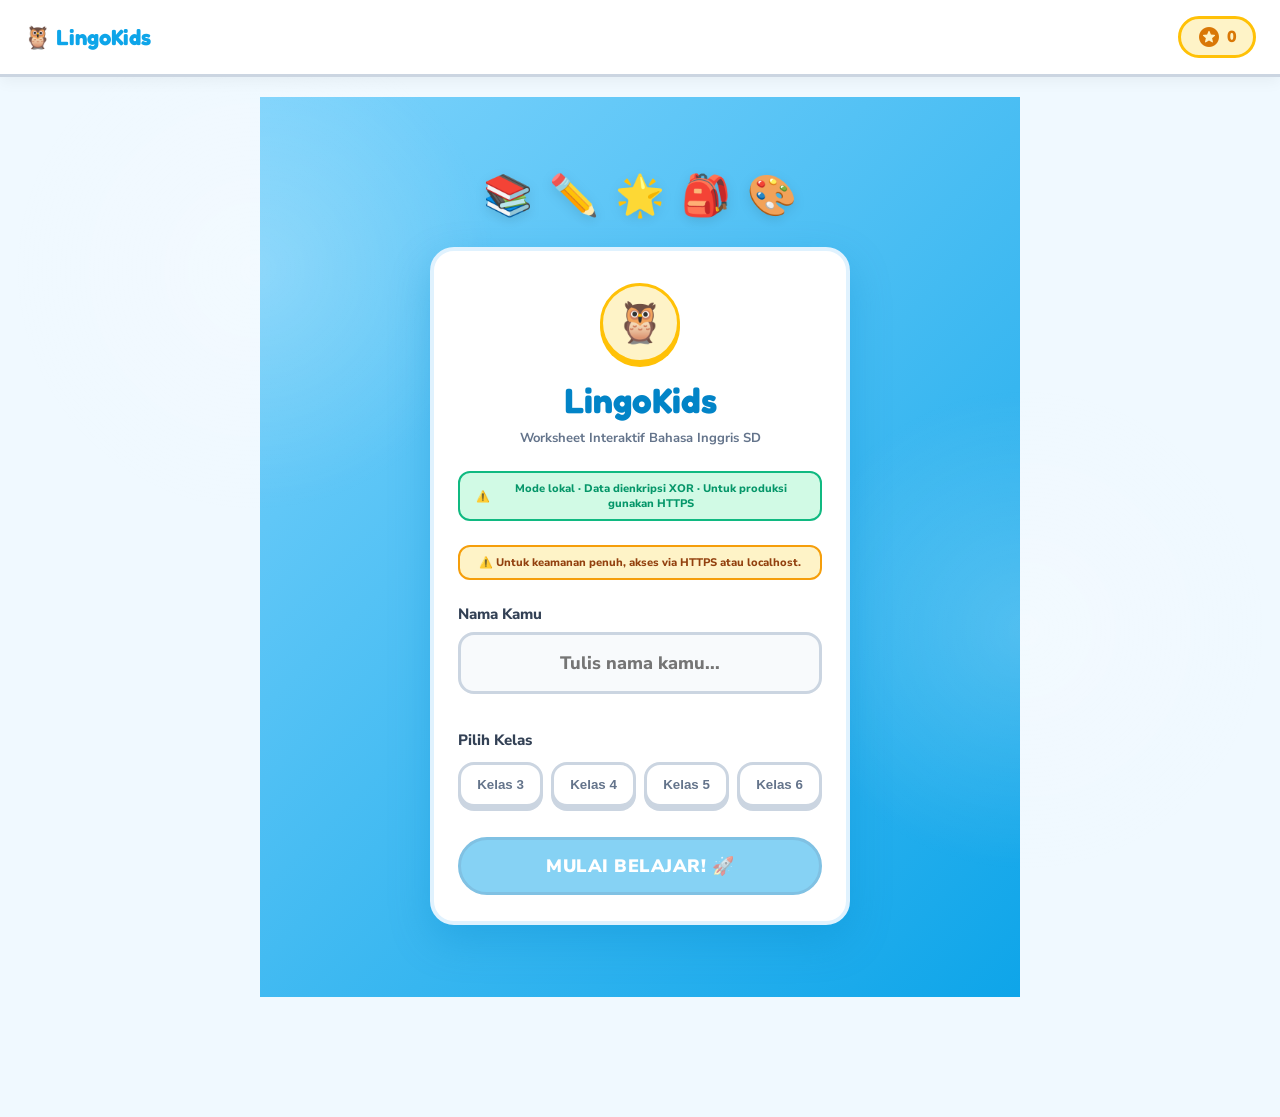
==== commit 1d4a07e9: "new ui" ====
--- a/index.html
+++ b/index.html
@@ -1,147 +1,235 @@
 <!DOCTYPE html>
 <html lang="id">
 <head>
-  <meta charset="UTF-8" />
-  <meta name="viewport" content="width=device-width, initial-scale=1.0" />
-  <title>EnglishKu – Worksheet Interaktif Multimedia</title>
-  <link rel="stylesheet" href="css/main.css" />
-  <link rel="preconnect" href="https://fonts.googleapis.com">
-  <link href="https://fonts.googleapis.com/css2?family=Nunito:wght@400;600;700;800;900&family=Fredoka+One&display=swap" rel="stylesheet">
+    <meta charset="UTF-8">
+    <meta name="viewport" content="width=device-width, initial-scale=1.0">
+    <title>LingoKids - Learning Journey</title>
+    <link rel="preconnect" href="https://fonts.googleapis.com">
+    <link rel="preconnect" href="https://fonts.gstatic.com" crossorigin>
+    <link href="https://fonts.googleapis.com/css2?family=Nunito+Sans:wght@400;700;800;900&family=Fredoka+One&display=swap" rel="stylesheet">
+    <link href="https://fonts.googleapis.com/icon?family=Material+Icons+Round" rel="stylesheet">
+    
+    <!-- Memanggil CSS -->
+    <link rel="stylesheet" href="css/style.css">
 </head>
 <body>
 
-  <!-- ======== LOGIN ======== -->
-  <div id="loginScreen" class="screen active">
-    <div class="login-bg">
-      <div class="float-blob b1"></div>
-      <div class="float-blob b2"></div>
-      <div class="float-blob b3"></div>
+    <!-- Header Atas -->
+    <header class="top-bar">
+        <div class="headline-md" style="color: var(--primary); font-family: 'Fredoka One', cursive;">🦉 LingoKids</div>
+        <div style="padding: 6px 16px; border-radius: 99px; background: var(--secondary-container); border: 3px solid var(--secondary); color: var(--secondary-dark); display: flex; align-items: center; gap: 6px; font-weight: 900;">
+            <span class="material-icons-round">stars</span>
+            <span id="tbScore">0</span>
+        </div>
+    </header>
+
+    <main class="container">
+        
+        <!-- =========================================
+             1. LOGIN SCREEN
+             ========================================= -->
+        <div id="screen-login" class="screen active">
+            <div class="login-bg-custom"></div>
+            
+            <div class="login-emoji-row">
+                <span style="animation-delay: 0s">📚</span><span style="animation-delay: 1.2s">✏️</span>
+                <span style="animation-delay: 2.1s">🌟</span><span style="animation-delay: 0.7s">🎒</span>
+                <span style="animation-delay: 1.8s">🎨</span>
+            </div>
+
+            <div class="login-card">
+                <div class="hero-circle">🦉</div>
+                <h1 style="font-family: 'Fredoka One', cursive; font-size: 2.2rem; color: var(--primary-dark); margin-bottom: 8px;">LingoKids</h1>
+                <p class="label-sm" style="color: var(--on-surface-variant); margin-bottom: 24px;">Worksheet Interaktif Bahasa Inggris SD</p>
+                
+                <div class="form-group" style="text-align: left; margin-bottom: 16px;">
+                    <label class="label-lg" style="color: var(--on-surface); margin-bottom: 8px; display: block;">Nama Kamu</label>
+                    <input type="text" id="inputName" placeholder="Tulis nama kamu..." autocomplete="off">
+                </div>
+
+                <div style="text-align: left; margin-bottom: 24px;">
+                    <label class="label-lg" style="color: var(--on-surface); margin-bottom: 8px; display: block;">Pilih Kelas</label>
+                    <div class="class-selector">
+                        <button class="cls-btn" data-class="3">Kelas 3</button>
+                        <button class="cls-btn" data-class="4">Kelas 4</button>
+                        <button class="cls-btn" data-class="5">Kelas 5</button>
+                        <button class="cls-btn" data-class="6">Kelas 6</button>
+                    </div>
+                </div>
+
+                <button id="btnStart" class="btn btn-primary" disabled>Mulai Belajar! 🚀</button>
+            </div>
+        </div>
+
+        <!-- =========================================
+             2. HOME DASHBOARD
+             ========================================= -->
+        <div id="screen-home" class="screen">
+            <div class="welcome-card-orange">
+                <div class="welcome-text">
+                    <h1 class="headline-xl">Halo, <span id="wcName">Explorer</span>! 👋</h1>
+                    <p class="body-md" style="margin-top: 8px; opacity: 0.9;">Siap belajar Bahasa Inggris hari ini?</p>
+                    <div class="welcome-stats">
+                        <div class="stat-pill"><span class="material-icons-round" style="color: #facc15;">local_fire_department</span><span id="wcStreak">0 Hari</span></div>
+                        <div class="stat-pill"><span class="material-icons-round" style="color: #facc15;">stars</span><span id="wcTotalPtsHome">0 Poin</span></div>
+                    </div>
+                </div>
+                <div style="font-size: 80px; animation: float 3s ease-in-out infinite alternate; filter: drop-shadow(0 6px 10px rgba(0,0,0,0.2));">🦉</div>
+            </div>
+
+            <h3 class="headline-md" style="color: var(--primary-dark); margin-bottom: 20px;">Pick Your Adventure</h3>
+            <div id="topicGrid" class="adventure-grid"></div>
+
+            <h3 class="headline-md" style="color: var(--primary-dark); margin: 40px 0 20px;">Your Learning Journey</h3>
+            <div class="roadmap-container" id="dashRoadmap"></div>
+
+            <div class="bottom-dash-grid">
+                <div class="card" style="margin: 0;">
+                    <div style="display: flex; justify-content: space-between; align-items: center; margin-bottom: 16px;">
+                        <h4 class="headline-md" style="font-size: 20px; color: var(--primary-dark);">Class Goal</h4>
+                        <span class="label-lg" style="color: var(--primary);" id="dashGoalPct">0%</span>
+                    </div>
+                    <div class="progress-container" style="height: 16px; margin-bottom: 12px; background: var(--surface-container-high);">
+                        <div class="progress-fill" id="dashGoalBar" style="width: 0%; background: var(--primary);"></div>
+                    </div>
+                    <p class="label-sm" style="color: var(--on-surface-variant);" id="dashGoalText">Loading goal...</p>
+                </div>
+                
+                <div class="card" style="margin: 0; display: flex; align-items: center; gap: 16px;">
+                    <div style="background: var(--secondary-container); width: 64px; height: 64px; border-radius: 50%; display: flex; align-items: center; justify-content: center; flex-shrink: 0; border: 3px solid var(--secondary);">
+                        <span class="material-icons-round" id="dashRewardIcon" style="color: var(--secondary-dark); font-size: 32px;">emoji_events</span>
+                    </div>
+                    <div>
+                        <h4 class="headline-md" style="font-size: 20px; color: var(--secondary-dark);">Next Reward</h4>
+                        <p class="label-sm" style="color: var(--on-surface-variant); margin-top: 4px;" id="dashRewardDesc">Loading reward...</p>
+                    </div>
+                </div>
+            </div>
+        </div>
+
+        <!-- =========================================
+             3. PROGRESS SCREEN
+             ========================================= -->
+        <div id="screen-progress" class="screen">
+            <div class="dashboard-top-grid">
+                <div class="profile-card">
+                    <div class="avatar-wrapper">
+                        <img src="" alt="Avatar" class="avatar-img" id="progAvatar">
+                        <div class="lv-badge">Lv. 1</div>
+                    </div>
+                    <div style="flex: 1;">
+                        <h2 class="headline-md" id="progGreeting">Great Job!</h2>
+                        <p class="body-md" style="color: var(--on-surface-variant); font-size: 14px; margin: 8px 0 16px;">You've completed <span id="progPctText" style="font-weight: 900; color: var(--primary-dark);">0%</span> of your Quests.</p>
+                        <div class="progress-container" style="height: 16px;">
+                            <div class="progress-fill" id="progBarFill" style="width: 0%; background: var(--primary);"></div>
+                        </div>
+                    </div>
+                </div>
+                <div class="stat-card streak-card">
+                    <span class="material-icons-round" style="font-size: 48px; margin-bottom: 8px;">local_fire_department</span>
+                    <h2 class="headline-xl">12</h2>
+                    <p class="label-sm">Day Streak</p>
+                </div>
+                <div class="stat-card stars-card">
+                    <span class="material-icons-round" style="font-size: 48px; margin-bottom: 8px;">stars</span>
+                    <h2 class="headline-xl" id="progTotalStars">0</h2>
+                    <p class="label-sm">Total Stars</p>
+                </div>
+            </div>
+
+            <div class="dashboard-mid-grid">
+                <div>
+                    <div style="display: flex; justify-content: space-between; align-items: center; margin-bottom: 20px;">
+                        <h3 class="headline-md" style="display: flex; align-items: center; gap: 8px; color: var(--primary-dark);">
+                            <span class="material-icons-round">emoji_events</span> Achievement Gallery
+                        </h3>
+                    </div>
+                    <div class="achievements-grid">
+                        <div class="achievement-card"><div class="achievement-icon" style="background: var(--primary-container); color: white;"><span class="material-icons-round">menu_book</span></div><h4 class="label-lg">Grammar</h4><p class="label-sm">1 Perfect</p></div>
+                        <div class="achievement-card"><div class="achievement-icon" style="background: var(--secondary); color: white;"><span class="material-icons-round">bolt</span></div><h4 class="label-lg">Fast</h4><p class="label-sm">100 Stars</p></div>
+                        <div class="achievement-card"><div class="achievement-icon" style="background: var(--tertiary); color: white;"><span class="material-icons-round">chrome_reader_mode</span></div><h4 class="label-lg">Master</h4><p class="label-sm">2 Passed</p></div>
+                        <div class="achievement-card locked"><div class="achievement-icon" style="background: var(--surface-container-high);"><span class="material-icons-round">lock</span></div><h4 class="label-lg">Voyager</h4><p class="label-sm">Play 5x</p></div>
+                    </div>
+                </div>
+                <div>
+                    <h3 class="headline-md" style="display: flex; align-items: center; gap: 8px; margin-bottom: 20px; color: var(--secondary-dark);">
+                        <span class="material-icons-round">leaderboard</span> Top Explorers
+                    </h3>
+                    <div class="lb-card">
+                        <div id="progLeaderboardList"></div>
+                        <button class="btn" id="toggleRankBtn" style="background: var(--surface-container-low); color: var(--primary-dark); font-size: 15px; border-radius: 0; min-height: 56px; width: 100%;">Show My Full Rank</button>
+                    </div>
+                </div>
+            </div>
+        </div>
+
+        <!-- =========================================
+             4. QUIZ SCREEN
+             ========================================= -->
+        <div id="screen-quiz" class="screen">
+            <button class="btn btn-outline" style="width: auto; margin-bottom: 20px; font-size: 15px; padding: 10px 20px; min-height: auto;" onclick="backToHome()">
+                <span class="material-icons-round" style="font-size: 18px;">arrow_back</span> Kembali
+            </button>
+            <div class="card">
+                <div style="display: flex; justify-content: space-between; margin-bottom: 20px; color: var(--on-surface-variant);">
+                    <span class="label-lg" id="quizTitle" style="color: var(--primary-dark);">Topic</span>
+                    <span class="label-lg" style="background: var(--surface-container-high); padding: 4px 12px; border-radius: 8px;">Soal <span id="qNum">1</span> / <span id="qTot">10</span></span>
+                </div>
+                <div id="qContainer"></div>
+            </div>
+        </div>
+
+        <!-- =========================================
+             5. RESULT SCREEN
+             ========================================= -->
+        <div id="screen-result" class="screen">
+            <div class="card" style="text-align: center;">
+                <div id="resEmoji" style="font-size: 80px; margin-bottom: 16px;">🏆</div>
+                <h2 class="headline-xl" id="resTitle" style="color: var(--primary-dark);">Luar Biasa!</h2>
+                <p class="body-lg" style="margin: 16px 0; color: var(--on-surface-variant);" id="resMsg">Nilai sempurna!</p>
+                <div style="background: var(--secondary-container); border: 3px solid var(--secondary); padding: 24px; border-radius: var(--radius-xl); margin-bottom: 32px;">
+                    <span id="resPts" style="font-family: 'Fredoka One', cursive; font-size: 64px; color: var(--secondary-dark);">100</span>
+                    <div style="font-weight: 800; color: var(--secondary-dark);">DARI <span id="resMax">100</span></div>
+                    <div id="resStars" style="font-size: 32px; letter-spacing: 4px; margin-top: 12px;">⭐⭐⭐</div>
+                </div>
+                <div style="display: grid; grid-template-columns: 1fr 1fr; gap: 16px;">
+                    <button class="btn btn-outline" onclick="retryQuiz()">Ulangi</button>
+                    <button class="btn btn-primary" onclick="backToHome()">Selesai ✅</button>
+                </div>
+            </div>
+        </div>
+    </main>
+
+    <!-- Feedback Overlay -->
+    <div id="feedbackOverlay" class="feedback-overlay">
+        <h3 class="headline-xl" style="display: flex; align-items: center; justify-content: center; gap: 12px; margin-bottom: 8px;">
+            <span id="fbIcon">✅</span> <span id="fbMsg">Benar!</span>
+        </h3>
+        <p class="body-lg" id="fbExp" style="margin: 8px 0 24px; color: var(--on-surface-variant);"></p>
+        <button class="btn btn-primary" onclick="nextQuestion()">Lanjut ➡️</button>
     </div>
-    <div class="login-emoji-row">
-      <span style="--d:0s">📚</span><span style="--d:1.2s">✏️</span>
-      <span style="--d:2.1s">🌟</span><span style="--d:0.7s">🎒</span>
-      <span style="--d:1.8s">🎨</span><span style="--d:2.5s">🔤</span>
-    </div>
-    <div class="login-card">
-      <div class="logo-area">
-        <div class="logo-owl">🦉</div>
-        <h1>EnglishKu</h1>
-        <p>Worksheet Interaktif Bahasa Inggris SD</p>
-      </div>
-      <!-- security badge injected here by multimedia.js -->
-      <div class="form-group">
-        <label>Nama Kamu</label>
-        <input type="text" id="inputName" placeholder="Tulis nama kamu..." maxlength="30" autocomplete="off"/>
-      </div>
-      <div class="form-group">
-        <label>Pilih Kelas</label>
-        <div class="class-grid">
-          <button class="cls-btn" data-class="3">Kelas 3</button>
-          <button class="cls-btn" data-class="4">Kelas 4</button>
-          <button class="cls-btn" data-class="5">Kelas 5</button>
-          <button class="cls-btn" data-class="6">Kelas 6</button>
-        </div>
-      </div>
-      <button id="btnStart" class="btn-primary" disabled>Mulai Belajar! 🚀</button>
-      <p class="login-note">Semangat belajar & raih bintang terbanyak! ⭐</p>
-    </div>
-  </div>
-
-  <!-- ======== HOME ======== -->
-  <div id="homeScreen" class="screen">
-    <header class="topbar">
-      <div class="topbar-brand">
-        <span class="brand-owl">🦉</span>
-        <span class="brand-name">EnglishKu</span>
-      </div>
-      <div class="topbar-right">
-        <!-- session timer injected by multimedia.js -->
-        <div class="tb-player">
-          <span id="tbName">-</span>
-          <span id="tbClass" class="pill pill-teal">Kelas 3</span>
-        </div>
-        <div class="tb-score pill pill-yellow">⭐ <span id="tbScore">0</span></div>
-        <button class="tb-logout" onclick="logout()">Keluar</button>
-      </div>
-    </header>
-    <main class="home-wrap">
-      <div class="welcome-card">
-        <div class="wc-text">
-          <h2>Halo, <span id="wcName">Teman</span>! 👋</h2>
-          <p>Siap belajar Bahasa Inggris hari ini?</p>
-          <div class="wc-stats">
-            <span class="wc-stat" id="wcTopicsDone">📚 0 Topik Selesai</span>
-            <span class="wc-stat" id="wcTotalPts">⭐ 0 Poin</span>
-          </div>
-        </div>
-        <div class="wc-owl">🦉</div>
-      </div>
-      <section class="home-section">
-        <h3 class="sec-title">Progress Kamu</h3>
-        <div id="progressGrid" class="progress-grid"></div>
-      </section>
-      <section class="home-section">
-        <h3 class="sec-title">Pilih Materi</h3>
-        <div id="topicGrid" class="topic-grid"></div>
-      </section>
-    </main>
-  </div>
-
-  <!-- ======== QUIZ ======== -->
-  <div id="quizScreen" class="screen">
-    <header class="topbar">
-      <button class="btn-back" onclick="backToHome()">← Kembali</button>
-      <div class="topbar-brand" style="flex:1;justify-content:center;">
-        <span id="quizTitle" style="font-weight:800;font-size:1rem;">-</span>
-        <span id="quizBadge" class="pill pill-teal" style="margin-left:.4rem">Kelas 3</span>
-      </div>
-      <div class="topbar-right" style="gap:.5rem">
-        <span class="pill pill-white">❓ <span id="qNum">1</span>/<span id="qTot">5</span></span>
-        <span class="pill pill-yellow">⭐ <span id="qScore">0</span></span>
-      </div>
-    </header>
-    <div class="qprogbar-wrap"><div id="qprogbar" class="qprogbar-fill" style="width:0%"></div></div>
-    <div class="quiz-body">
-      <div id="qContainer" class="q-container"></div>
-    </div>
-    <div id="feedbackOverlay" class="fb-overlay hidden">
-      <div class="fb-box">
-        <div id="fbIcon" class="fb-icon">✅</div>
-        <div id="fbMsg" class="fb-msg">Benar!</div>
-        <div id="fbExp" class="fb-exp"></div>
-        <button class="btn-primary" onclick="nextQuestion()">Lanjut →</button>
-      </div>
-    </div>
-  </div>
-
-  <!-- ======== RESULT ======== -->
-  <div id="resultScreen" class="screen result-bg">
-    <div class="result-card">
-      <div id="resEmoji" class="res-emoji">🎉</div>
-      <h2 id="resTitle">Selesai!</h2>
-      <div class="res-score-box">
-        <div class="rsl">Skor Kamu</div>
-        <div id="resPts" class="res-pts">0</div>
-        <div id="resMax" class="res-max">dari 0</div>
-      </div>
-      <div id="resMsg" class="res-msg"></div>
-      <div id="resStars" class="res-stars"></div>
-      <div class="result-tech-note">
-        💡 <span>Data skor kamu dikompresi & dienkripsi secara otomatis sebelum disimpan.</span>
-      </div>
-      <!-- compression demo injected by multimedia.js -->
-      <div class="res-btns" style="margin-top:1rem">
-        <button class="btn-secondary" onclick="retryQuiz()">Coba Lagi 🔄</button>
-        <button class="btn-primary" onclick="backToHome()">Materi Lain 🏠</button>
-      </div>
-    </div>
-  </div>
-
-  <script src="js/data.js"></script>
-  <script src="js/storage.js"></script>
-  <script src="js/audio.js"></script>
-  <script src="js/multimedia.js"></script>
-  <script src="js/quiz.js"></script>
-  <script src="js/app.js"></script>
+
+    <!-- Bottom Navigation -->
+    <nav class="bottom-nav">
+        <div class="nav-item active" onclick="backToHome()">
+            <span class="material-icons-round">home</span><span>Home</span>
+        </div>
+        
+        <div class="nav-item" onclick="goToProgress()">
+            <span class="material-icons-round">emoji_events</span><span>Progress</span>
+        </div>
+        
+        <div class="nav-item" onclick="logout()">
+            <span class="material-icons-round">logout</span><span>Keluar</span>
+        </div>
+    </nav>
+
+    <!-- Scripts dari folder JS -->
+    <script src="js/storage.js"></script>
+    <script src="js/audio.js"></script>
+    <script src="js/data.js"></script>
+    <script src="js/multimedia.js"></script>
+    <script src="js/quiz.js"></script>
+    <script src="js/app.js"></script>
 </body>
 </html>
--- a/css/style.css
+++ b/css/style.css
@@ -0,0 +1,176 @@
+/* =========================================
+   LINGOKIDS - KIDS PLAYFUL THEME (BUBBLY 3D)
+   ========================================= */
+:root {
+    /* Palet Warna Pastel & Ceria */
+    --primary: #0EA5E9; --primary-dark: #0284C7; --primary-container: #38BDF8; --on-primary: #ffffff;
+    --secondary: #FFC107; --secondary-dark: #D97706; --secondary-container: #FEF3C7;
+    --tertiary: #10B981; --tertiary-dark: #059669; --tertiary-container: #D1FAE5;
+    --error: #F43F5E; --error-dark: #BE123C; --error-container: #FFE4E6;
+    
+    /* Warna Dasar & Teks */
+    --surface: #ffffff; --on-surface: #334155; --on-surface-variant: #64748B;
+    --surface-container-lowest: #ffffff; --surface-container-low: #F8FAFC;
+    --surface-container: #F1F5F9; --surface-container-high: #E2E8F0;
+    --outline: #94A3B8; --outline-variant: #CBD5E1;
+    --background: #F0F9FF; /* Biru langit sangat muda */
+    
+    /* Tipografi & Bentuk */
+    --font-family: 'Nunito Sans', sans-serif;
+    --radius-md: 16px; --radius-lg: 20px; --radius-xl: 24px; --radius-full: 9999px;
+}
+
+* { box-sizing: border-box; margin: 0; padding: 0; }
+body { font-family: var(--font-family); background-color: var(--background); color: var(--on-surface); padding-bottom: 100px; overflow-x: hidden; }
+
+/* Typography */
+.headline-xl { font-size: 36px; font-weight: 900; line-height: 44px; font-family: 'Fredoka One', cursive; }
+.headline-lg { font-size: 28px; font-weight: 800; line-height: 36px; font-family: 'Fredoka One', cursive; }
+.headline-md { font-size: 22px; font-weight: 800; line-height: 30px; }
+.body-lg { font-size: 18px; font-weight: 700; }
+.body-md { font-size: 16px; font-weight: 600; }
+.label-lg { font-size: 15px; font-weight: 800; }
+.label-sm { font-size: 13px; font-weight: 700; }
+.container { max-width: 800px; margin: 0 auto; padding: 20px; }
+
+/* 3D Buttons */
+.btn { 
+    display: inline-flex; align-items: center; justify-content: center; gap: 8px; 
+    padding: 14px 28px; border-radius: var(--radius-full); font-family: var(--font-family); 
+    font-weight: 900; font-size: 18px; border: 3px solid transparent; cursor: pointer; 
+    transition: all 0.1s; min-height: 56px; width: 100%; text-transform: uppercase; letter-spacing: 0.5px;
+}
+.btn-primary { background-color: var(--primary); color: var(--on-primary); border-color: var(--primary-dark); box-shadow: 0 6px 0 var(--primary-dark); }
+.btn-primary:active:not(:disabled) { transform: translateY(6px); box-shadow: 0 0 0 transparent; }
+.btn-secondary { background-color: var(--secondary); color: var(--on-surface); border-color: var(--secondary-dark); box-shadow: 0 6px 0 var(--secondary-dark); }
+.btn-secondary:active:not(:disabled) { transform: translateY(6px); box-shadow: 0 0 0 transparent; }
+.btn-outline { background-color: var(--surface-container-lowest); color: var(--on-surface); border-color: var(--outline-variant); box-shadow: 0 6px 0 var(--outline-variant); }
+.btn-outline:active:not(:disabled) { transform: translateY(6px); box-shadow: 0 0 0 transparent; border-color: var(--primary); }
+.btn:disabled { opacity: 0.5; cursor: not-allowed; box-shadow: none; transform: translateY(6px); }
+
+/* 3D Cards */
+.card { 
+    background-color: var(--surface-container-lowest); border: 3px solid var(--outline-variant); 
+    border-radius: var(--radius-xl); padding: 24px; margin-bottom: 24px; 
+    box-shadow: 0 6px 0 var(--outline-variant); 
+}
+
+/* Top & Bottom Nav */
+.top-bar { display: flex; justify-content: space-between; align-items: center; padding: 16px 24px; background-color: var(--surface-container-lowest); border-bottom: 3px solid var(--outline-variant); position: sticky; top: 0; z-index: 100; box-shadow: 0 4px 15px rgba(0,0,0,0.05); }
+.bottom-nav { position: fixed; bottom: 0; left: 0; right: 0; background-color: var(--surface-container-lowest); border-top: 3px solid var(--outline-variant); display: flex; justify-content: space-around; padding: 12px 0; z-index: 100; }
+.nav-item { display: flex; flex-direction: column; align-items: center; gap: 4px; color: var(--on-surface-variant); font-weight: 800; font-size: 14px; cursor: pointer; padding: 8px 16px; border-radius: var(--radius-md); transition: 0.2s; }
+.nav-item.active { color: var(--primary-dark); background-color: var(--surface-container); }
+
+/* Screens & Overlays */
+.screen { display: none; animation: fadeIn 0.4s cubic-bezier(0.175, 0.885, 0.32, 1.275); }
+.screen.active { display: block; }
+@keyframes fadeIn { from { opacity: 0; transform: translateY(20px); } to { opacity: 1; transform: translateY(0); } }
+@keyframes float { 0%, 100% { transform: translateY(0) rotate(-5deg); } 50% { transform: translateY(-10px) rotate(5deg); } }
+
+/* =========================================
+   LOGIN SCREEN
+   ========================================= */
+/* Perbaikan Tumpukan Layar */
+#screen-login { background: linear-gradient(135deg, #7DD3FC 0%, #0EA5E9 100%); min-height: 100vh; flex-direction: column; align-items: center; justify-content: center; padding: 20px; }
+#screen-login.active { display: flex; }
+
+/* Result Screen */
+#screen-result { background: linear-gradient(135deg, #FFC107 0%, #FF8A4C 100%); min-height: 100vh; flex-direction: column; align-items: center; justify-content: center; padding: 20px; }
+#screen-result.active { display: flex; }
+
+/* Posisi dan Desain Label Keamanan */
+.security-badge { display: flex; align-items: center; justify-content: center; gap: 8px; background: #D1FAE5; border: 2px solid #10B981; color: #059669; padding: 8px 16px; border-radius: 12px; font-size: 11px; font-weight: 800; margin-bottom: 24px; margin-top: 4px; }
+.https-warn { background: #FEF3C7; border: 2px solid #F59E0B; color: #92400E; padding: 8px 16px; border-radius: 12px; font-size: 11px; font-weight: 800; margin-bottom: 24px; margin-top: 4px; }
+.login-bg-custom { position: fixed; top: 0; left: 0; width: 100vw; height: 100vh; background: radial-gradient(circle at 20% 30%, rgba(255,255,255,0.2) 0%, transparent 20%), radial-gradient(circle at 80% 70%, rgba(255,255,255,0.2) 0%, transparent 20%); z-index: 0; pointer-events: none; }
+.login-emoji-row { position: relative; z-index: 1; font-size: 2.5rem; display: flex; gap: 16px; margin-bottom: 24px; }
+.login-emoji-row span { animation: float 3s ease-in-out infinite alternate; filter: drop-shadow(0 4px 6px rgba(0,0,0,0.1)); }
+.login-card { width: 100%; max-width: 420px; position: relative; z-index: 2; border: 4px solid #E0F2FE; box-shadow: 0 16px 40px rgba(2, 132, 199, 0.3); background: white; border-radius: var(--radius-xl); padding: 32px 24px; text-align: center; }
+.hero-circle { width: 80px; height: 80px; border-radius: 50%; background: var(--secondary-container); display: flex; align-items: center; justify-content: center; font-size: 40px; margin: 0 auto 16px; border: 3px solid var(--secondary); box-shadow: 0 4px 0 var(--secondary); }
+input[type="text"] { width: 100%; padding: 16px; border-radius: var(--radius-md); border: 3px solid var(--outline-variant); font-size: 18px; font-family: inherit; font-weight: 800; margin-bottom: 20px; text-align: center; background: var(--surface-container-low); color: var(--on-surface); outline: none; transition: 0.2s; }
+input[type="text"]:focus { border-color: var(--primary); background: white; }
+.class-selector { display: grid; grid-template-columns: repeat(4, 1fr); gap: 8px; margin: 12px 0 24px; }
+.cls-btn { padding: 12px 0; border-radius: var(--radius-md); border: 3px solid var(--outline-variant); background: var(--surface-container-lowest); font-weight: 900; color: var(--on-surface-variant); cursor: pointer; transition: 0.1s; box-shadow: 0 4px 0 var(--outline-variant); }
+.cls-btn:active:not(.active) { transform: translateY(4px); box-shadow: none; }
+.cls-btn.active { background: var(--secondary); border-color: var(--secondary-dark); color: var(--on-surface); transform: translateY(4px); box-shadow: none; }
+
+/* =========================================
+   HOME DASHBOARD
+   ========================================= */
+.welcome-card-orange { background: linear-gradient(135deg, #A78BFA 0%, #8B5CF6 100%); border: 4px solid #7C3AED; border-radius: var(--radius-xl); padding: 32px 24px; display: flex; align-items: center; justify-content: space-between; color: white; box-shadow: 0 8px 0 #7C3AED; margin-bottom: 32px; }
+.welcome-stats { display: flex; gap: 12px; margin-top: 16px; flex-wrap: wrap; }
+.stat-pill { background: rgba(255,255,255,0.2); border: 2px solid rgba(255,255,255,0.4); padding: 8px 16px; border-radius: 99px; display: inline-flex; align-items: center; gap: 8px; font-weight: 800; font-size: 14px; }
+.adventure-grid { display: grid; grid-template-columns: repeat(auto-fit, minmax(200px, 1fr)); gap: 20px; margin-bottom: 40px; }
+.adventure-card-new { background: white; border: 3px solid var(--outline-variant); border-radius: var(--radius-xl); padding: 20px; text-align: center; cursor: pointer; transition: 0.15s; box-shadow: 0 6px 0 var(--outline-variant); }
+.adventure-card-new:hover { border-color: var(--primary); }
+.adventure-card-new:active { transform: translateY(6px); box-shadow: 0 0 0 transparent; }
+.adventure-icon-box { border-radius: var(--radius-lg); height: 120px; display: flex; align-items: center; justify-content: center; font-size: 64px; margin-bottom: 16px; }
+
+/* Roadmap */
+.roadmap-container { position: relative; padding: 40px 0; display: flex; flex-direction: column; align-items: center; gap: 56px; background: white; border-radius: var(--radius-xl); border: 3px solid var(--outline-variant); box-shadow: 0 6px 0 var(--outline-variant); margin-bottom: 32px; }
+.roadmap-line { position: absolute; top: 0; bottom: 0; left: 50%; width: 6px; background: var(--surface-container-high); transform: translateX(-50%); z-index: 1; }
+.roadmap-node { position: relative; z-index: 2; display: flex; align-items: center; justify-content: center; width: 64px; height: 64px; border-radius: 50%; font-size: 28px; font-weight: 800; color: white; border: 4px solid white; box-shadow: 0 4px 0 rgba(0,0,0,0.1); }
+.node-done { background: var(--tertiary); }
+.node-active { background: var(--primary); border-color: var(--primary-container); width: 80px; height: 80px; font-size: 36px; box-shadow: 0 0 0 6px white, 0 6px 0 var(--primary-dark); animation: pulse 2s infinite; }
+@keyframes pulse { 0% { transform: scale(1); } 50% { transform: scale(1.05); } 100% { transform: scale(1); } }
+.node-locked { background: var(--outline-variant); color: var(--surface-container-lowest); }
+.node-label { position: absolute; background: white; padding: 8px 20px; border-radius: 99px; font-size: 14px; font-weight: 800; border: 3px solid var(--outline-variant); white-space: nowrap; box-shadow: 0 4px 0 var(--outline-variant); color: var(--on-surface); }
+.node-label.right { left: calc(100% + 24px); }
+.node-label.left { right: calc(100% + 24px); }
+.bottom-dash-grid { display: grid; grid-template-columns: 1fr; gap: 20px; }
+@media (min-width: 600px) { .bottom-dash-grid { grid-template-columns: 1fr 1fr; } }
+
+/* =========================================
+   PROGRESS DASHBOARD
+   ========================================= */
+.dashboard-top-grid { display: grid; gap: 20px; grid-template-columns: 1fr; margin-bottom: 32px; }
+@media (min-width: 768px) { .dashboard-top-grid { grid-template-columns: 2fr 1fr 1fr; } }
+.profile-card { display: flex; align-items: center; gap: 24px; padding: 24px; border-radius: var(--radius-xl); border: 3px solid var(--outline-variant); background: white; box-shadow: 0 6px 0 var(--outline-variant); }
+.avatar-wrapper { position: relative; width: 100px; height: 100px; flex-shrink: 0; }
+.avatar-img { width: 100%; height: 100%; border-radius: 50%; border: 4px solid var(--secondary); object-fit: cover; }
+.lv-badge { position: absolute; bottom: -10px; left: 50%; transform: translateX(-50%); background: var(--tertiary); color: white; padding: 4px 16px; border-radius: 99px; font-weight: 900; font-size: 14px; border: 3px solid white; }
+.stat-card { border-radius: var(--radius-xl); padding: 24px; display: flex; flex-direction: column; align-items: center; justify-content: center; text-align: center; border: 3px solid transparent; }
+.streak-card { background-color: var(--primary-container); color: white; border-color: var(--primary-dark); box-shadow: 0 6px 0 var(--primary-dark); }
+.stars-card { background-color: var(--secondary-container); color: var(--secondary-dark); border-color: var(--secondary-dark); box-shadow: 0 6px 0 var(--secondary-dark); }
+
+.dashboard-mid-grid { display: grid; gap: 24px; grid-template-columns: 1fr; margin-bottom: 32px; }
+@media (min-width: 768px) { .dashboard-mid-grid { grid-template-columns: 1.2fr 1fr; } }
+.achievements-grid { display: grid; grid-template-columns: repeat(auto-fit, minmax(130px, 1fr)); gap: 16px; }
+.achievement-card { border: 3px solid var(--outline-variant); border-radius: var(--radius-xl); padding: 20px 12px; text-align: center; background: white; box-shadow: 0 4px 0 var(--outline-variant); }
+.achievement-card.locked { border-style: dashed; background: var(--surface-container-low); box-shadow: none; opacity: 0.7; }
+.achievement-icon { width: 56px; height: 56px; border-radius: 50%; display: flex; align-items: center; justify-content: center; margin: 0 auto 12px; font-size: 28px; }
+
+.lb-card { background: white; border: 3px solid var(--outline-variant); border-radius: var(--radius-xl); overflow: hidden; box-shadow: 0 6px 0 var(--outline-variant); }
+.lb-item { display: flex; align-items: center; gap: 16px; padding: 16px 20px; border-bottom: 3px solid var(--surface-container); }
+.lb-item:last-child { border-bottom: none; }
+.lb-item.me { background: var(--secondary-container); }
+.lb-rank { font-size: 24px; font-weight: 900; color: var(--outline-variant); width: 28px; text-align: center; }
+.lb-rank.gold { color: var(--secondary-dark); }
+.lb-avatar { width: 48px; height: 48px; border-radius: 50%; border: 3px solid white; box-shadow: 0 2px 4px rgba(0,0,0,0.1); }
+
+/* Progress Bar Universal */
+.progress-container { background: var(--surface-container-high); border-radius: 99px; overflow: hidden; }
+.progress-fill { background: linear-gradient(90deg, var(--secondary), var(--primary)); border-radius: 99px; transition: width 0.5s ease; height: 100%; }
+
+/* =========================================
+   QUIZ & FEEDBACK COMPONENTS
+   ========================================= */
+.quiz-option { justify-content: flex-start; text-align: left; padding: 16px; }
+.quiz-option span { background: var(--surface-container-high); color: var(--on-surface); padding: 6px 14px; border-radius: 12px; margin-right: 16px; font-weight: 900; }
+.w-chip { background: white; border: 3px solid var(--secondary); color: var(--secondary-dark); padding: 10px 20px; border-radius: 99px; font-weight: 900; box-shadow: 0 4px 0 var(--secondary); margin: 6px; cursor: pointer; }
+.w-chip:active { transform: translateY(4px); box-shadow: none; }
+
+.drag-zone-box { border: 3px dashed var(--outline-variant); border-radius: var(--radius-lg); padding: 16px; min-height: 100px; display: flex; flex-wrap: wrap; gap: 8px; align-items: center; justify-content: center; background: var(--surface-container-low); }
+.drag-chip-ui { display: inline-flex; align-items: center; gap: 8px; background: white; border: 3px solid var(--outline-variant); padding: 12px 20px; border-radius: var(--radius-full); font-weight: 800; cursor: grab; box-shadow: 0 4px 0 var(--outline-variant); }
+.drag-chip-ui:active { cursor: grabbing; transform: translateY(4px); box-shadow: none; }
+.match-card { background: white; border: 3px solid var(--outline-variant); padding: 16px; border-radius: var(--radius-md); text-align: center; font-weight: 800; cursor: grab; box-shadow: 0 4px 0 var(--outline-variant); position: relative; z-index: 2; }
+.match-card:active { transform: translateY(4px); box-shadow: none; }
+
+.feedback-overlay { display: none; position: fixed; bottom: 0; left: 0; right: 0; padding: 32px 24px; background: white; border-top: 6px solid var(--tertiary); z-index: 200; text-align: center; box-shadow: 0 -10px 40px rgba(0,0,0,0.15); border-radius: 32px 32px 0 0; }
+.feedback-overlay.active { display: block; animation: slideUp 0.3s ease-out; }
+.feedback-overlay.wrong { border-top-color: var(--error); }
+@keyframes slideUp { from { transform: translateY(100%); } to { transform: translateY(0); } }
+
+/* Result Screen — display dikendalikan oleh JS via .active */
+#screen-result { background: linear-gradient(135deg, #FFC107 0%, #FF8A4C 100%); min-height: 100vh; flex-direction: column; align-items: center; justify-content: center; padding: 20px; }
+#screen-result.active { display: flex; }
+#screen-result .card { border: 4px solid white; box-shadow: 0 12px 40px rgba(224, 101, 34, 0.4); max-width: 480px; width: 100%; margin: 0; }
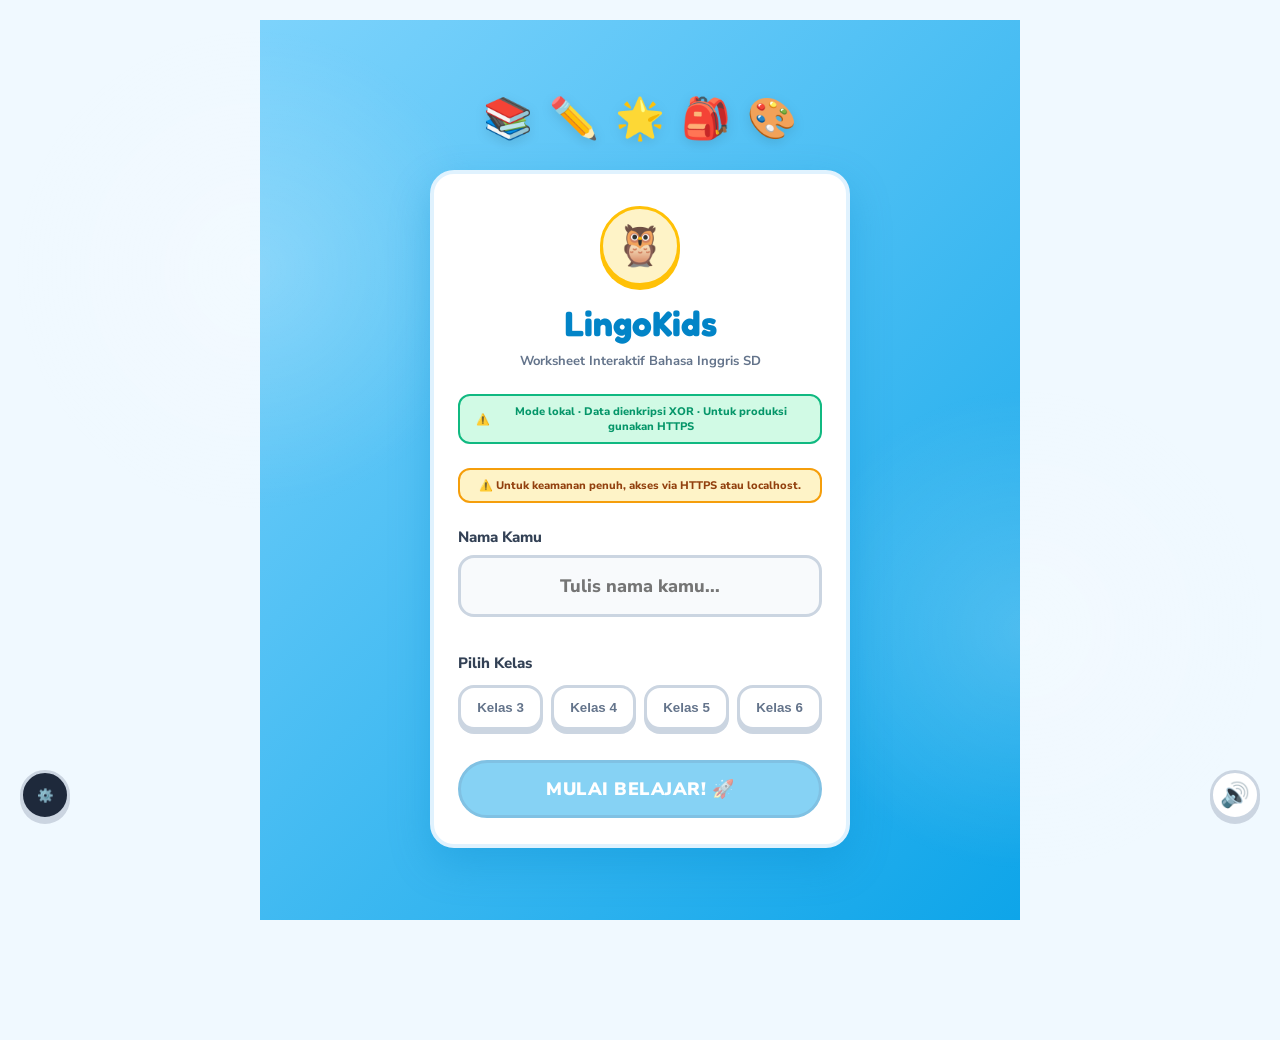
==== commit 033a00db: "Perbaikan theme dll" ====
--- a/index.html
+++ b/index.html
@@ -4,17 +4,16 @@
     <meta charset="UTF-8">
     <meta name="viewport" content="width=device-width, initial-scale=1.0">
     <title>LingoKids - Learning Journey</title>
+    
     <link rel="preconnect" href="https://fonts.googleapis.com">
     <link rel="preconnect" href="https://fonts.gstatic.com" crossorigin>
     <link href="https://fonts.googleapis.com/css2?family=Nunito+Sans:wght@400;700;800;900&family=Fredoka+One&display=swap" rel="stylesheet">
     <link href="https://fonts.googleapis.com/icon?family=Material+Icons+Round" rel="stylesheet">
     
-    <!-- Memanggil CSS -->
     <link rel="stylesheet" href="css/style.css">
 </head>
 <body>
 
-    <!-- Header Atas -->
     <header class="top-bar">
         <div class="headline-md" style="color: var(--primary); font-family: 'Fredoka One', cursive;">🦉 LingoKids</div>
         <div style="padding: 6px 16px; border-radius: 99px; background: var(--secondary-container); border: 3px solid var(--secondary); color: var(--secondary-dark); display: flex; align-items: center; gap: 6px; font-weight: 900;">
@@ -25,9 +24,6 @@
 
     <main class="container">
         
-        <!-- =========================================
-             1. LOGIN SCREEN
-             ========================================= -->
         <div id="screen-login" class="screen active">
             <div class="login-bg-custom"></div>
             
@@ -61,9 +57,6 @@
             </div>
         </div>
 
-        <!-- =========================================
-             2. HOME DASHBOARD
-             ========================================= -->
         <div id="screen-home" class="screen">
             <div class="welcome-card-orange">
                 <div class="welcome-text">
@@ -107,9 +100,6 @@
             </div>
         </div>
 
-        <!-- =========================================
-             3. PROGRESS SCREEN
-             ========================================= -->
         <div id="screen-progress" class="screen">
             <div class="dashboard-top-grid">
                 <div class="profile-card">
@@ -163,9 +153,6 @@
             </div>
         </div>
 
-        <!-- =========================================
-             4. QUIZ SCREEN
-             ========================================= -->
         <div id="screen-quiz" class="screen">
             <button class="btn btn-outline" style="width: auto; margin-bottom: 20px; font-size: 15px; padding: 10px 20px; min-height: auto;" onclick="backToHome()">
                 <span class="material-icons-round" style="font-size: 18px;">arrow_back</span> Kembali
@@ -179,9 +166,6 @@
             </div>
         </div>
 
-        <!-- =========================================
-             5. RESULT SCREEN
-             ========================================= -->
         <div id="screen-result" class="screen">
             <div class="card" style="text-align: center;">
                 <div id="resEmoji" style="font-size: 80px; margin-bottom: 16px;">🏆</div>
@@ -200,7 +184,6 @@
         </div>
     </main>
 
-    <!-- Feedback Overlay -->
     <div id="feedbackOverlay" class="feedback-overlay">
         <h3 class="headline-xl" style="display: flex; align-items: center; justify-content: center; gap: 12px; margin-bottom: 8px;">
             <span id="fbIcon">✅</span> <span id="fbMsg">Benar!</span>
@@ -209,7 +192,6 @@
         <button class="btn btn-primary" onclick="nextQuestion()">Lanjut ➡️</button>
     </div>
 
-    <!-- Bottom Navigation -->
     <nav class="bottom-nav">
         <div class="nav-item active" onclick="backToHome()">
             <span class="material-icons-round">home</span><span>Home</span>
@@ -224,7 +206,6 @@
         </div>
     </nav>
 
-    <!-- Scripts dari folder JS -->
     <script src="js/storage.js"></script>
     <script src="js/audio.js"></script>
     <script src="js/data.js"></script>
--- a/css/style.css
+++ b/css/style.css
@@ -173,4 +173,15 @@
 /* Result Screen — display dikendalikan oleh JS via .active */
 #screen-result { background: linear-gradient(135deg, #FFC107 0%, #FF8A4C 100%); min-height: 100vh; flex-direction: column; align-items: center; justify-content: center; padding: 20px; }
 #screen-result.active { display: flex; }
-#screen-result .card { border: 4px solid white; box-shadow: 0 12px 40px rgba(224, 101, 34, 0.4); max-width: 480px; width: 100%; margin: 0; }+#screen-result .card { border: 4px solid white; box-shadow: 0 12px 40px rgba(224, 101, 34, 0.4); max-width: 480px; width: 100%; margin: 0; }
+
+/* --- Panel Info Teknis (Multimedia) --- */
+.tech-panel { position: fixed; bottom: 80px; left: 20px; z-index: 9999; }
+.tech-toggle { width: 50px; height: 50px; border-radius: 50%; background: #1E293B; color: white; border: 3px solid var(--outline-variant); cursor: pointer; display: flex; align-items: center; justify-content: center; box-shadow: 0 4px 0 var(--outline-variant); }
+.tech-drawer { position: absolute; bottom: 60px; left: 0; width: 300px; background: #1E293B; color: #fff; border-radius: 16px; padding: 16px; box-shadow: 0 10px 30px rgba(0,0,0,0.3); display: none; font-size: 13px; border: 3px solid #334155; }
+.tech-drawer.open { display: block; }
+.tech-section-title { font-weight: 900; color: var(--secondary); margin: 10px 0 5px; font-size: 11px; text-transform: uppercase; }
+.tech-row { display: flex; justify-content: space-between; padding: 4px 0; border-bottom: 1px solid #334155; }
+.tech-badge { background: var(--tertiary); color: white; padding: 2px 8px; border-radius: 6px; font-weight: 800; font-size: 11px; }
+.waveform-wrap { background: rgba(0,0,0,0.3); padding: 5px; border-radius: 8px; margin-top: 5px; }
+#waveformCanvas { width: 100%; height: 30px; }
